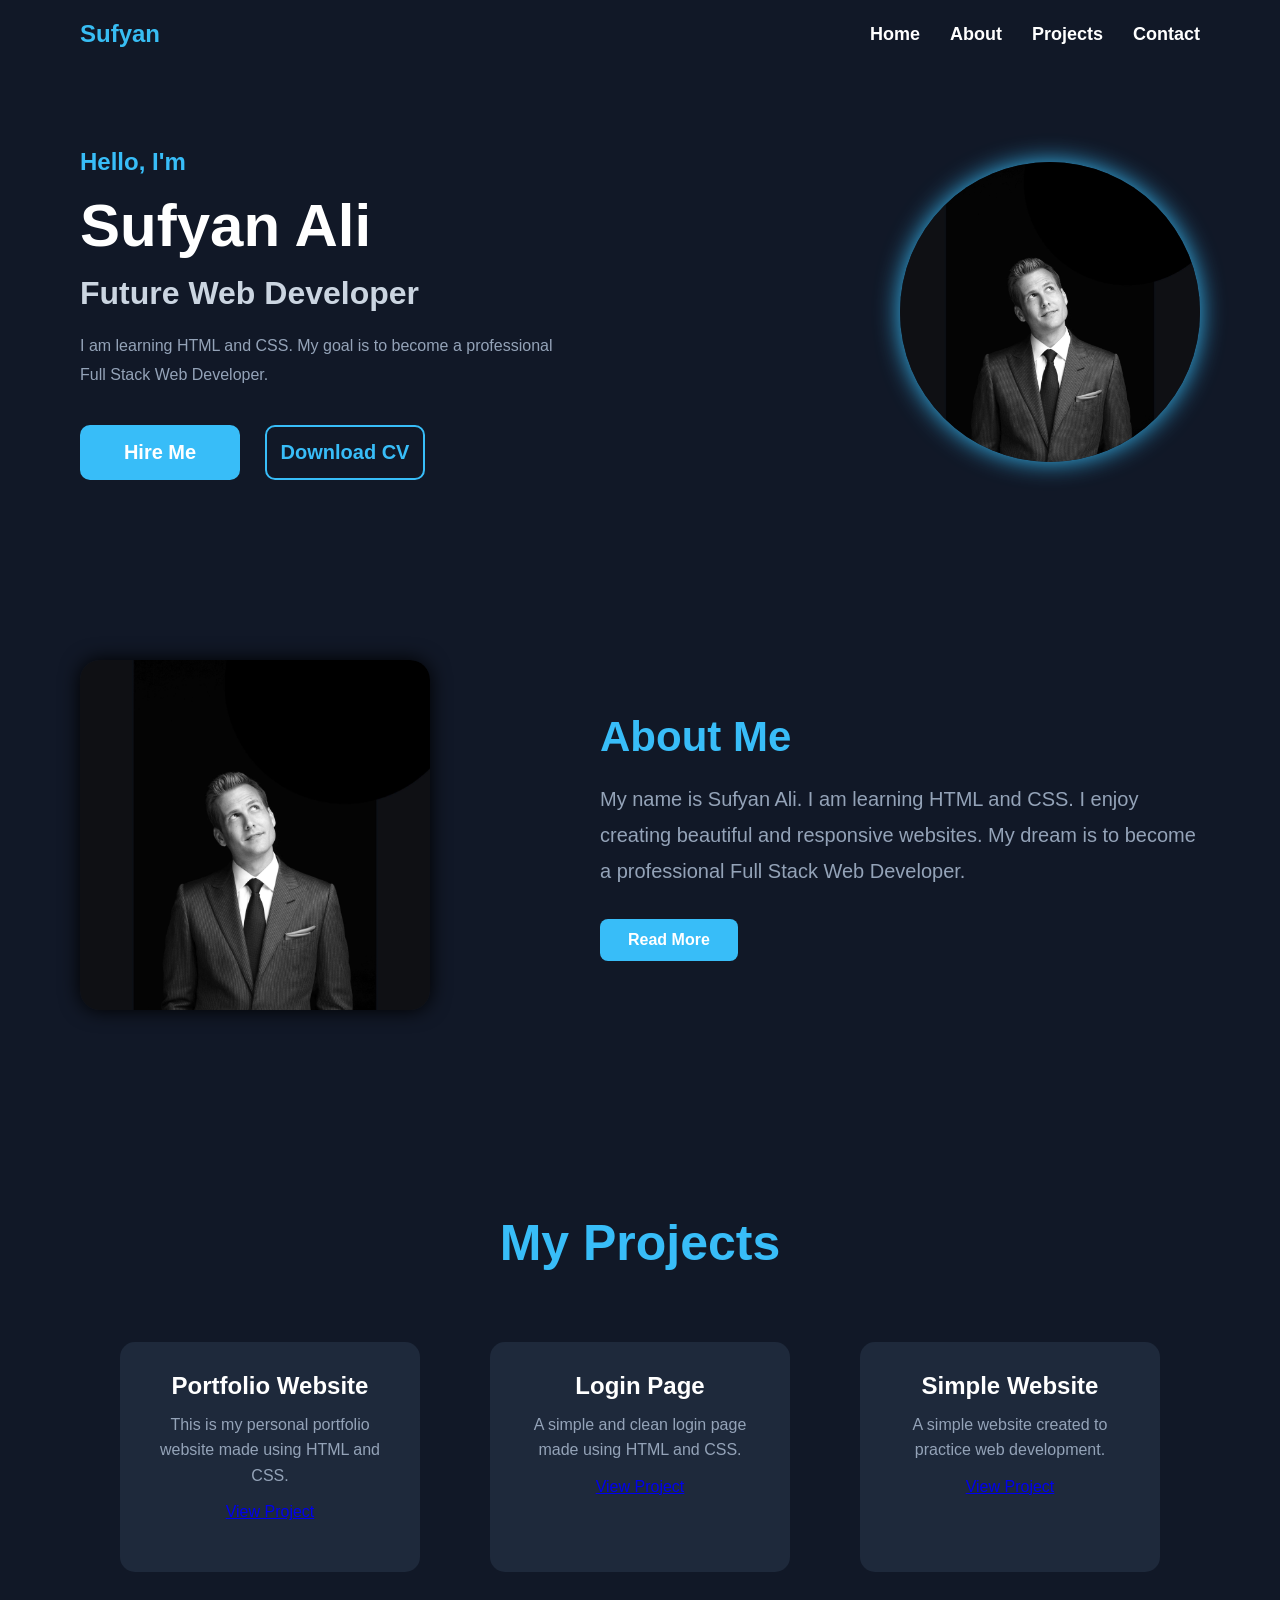
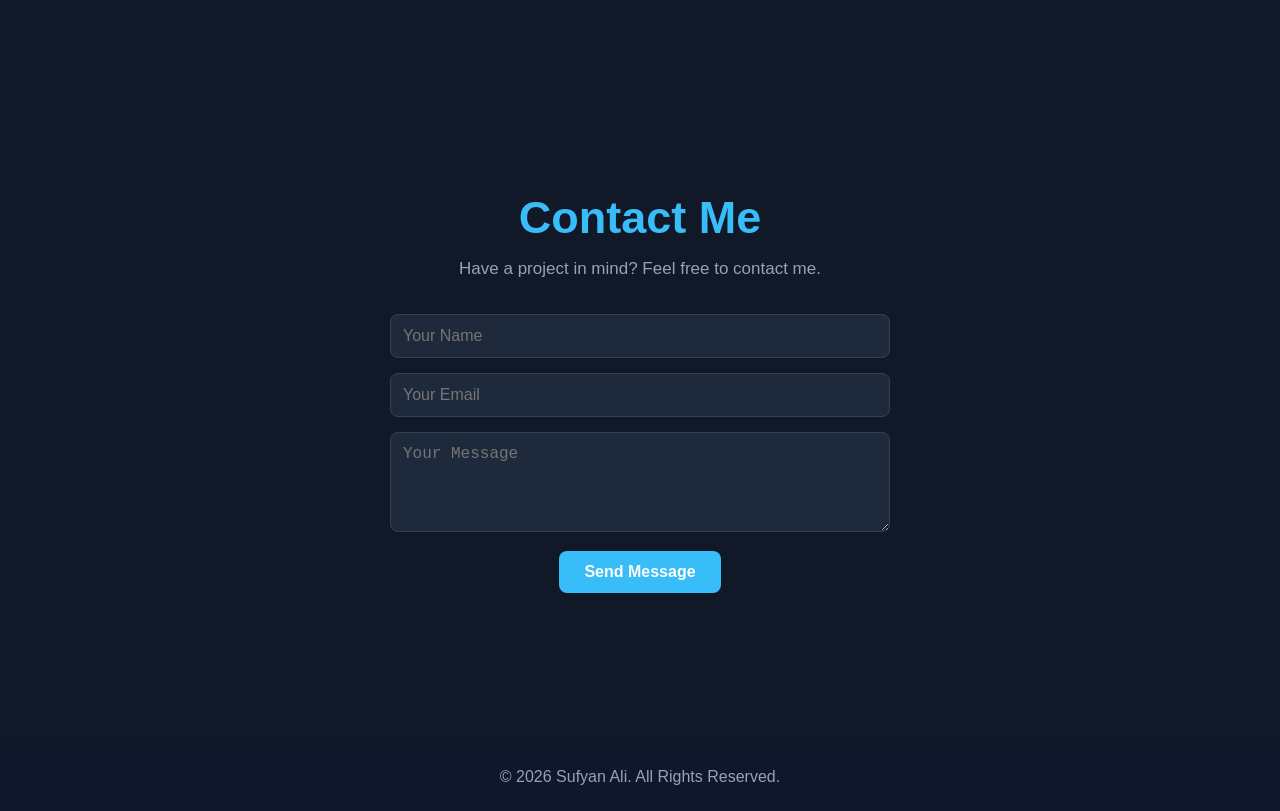
==== first-web.html @ 98ea44d5 "Done" ====
<!DOCTYPE html>
<html lang="en">
<head>
    <meta charset="UTF-8">
    <meta name="viewport" content="width=device-width, initial-scale=1.0">
    <title>Sufyan Portfolio</title>

    <link rel="stylesheet" href="style.css">
</head>

<body>

    <header>

        <nav>
            <h2 class="logo">Sufyan</h2>

            <ul>
                <li><a href="#home">Home</a></li>
                <li><a href="#about">About</a></li>
                <li><a href="#projects">Projects</a></li>
                <li><a href="#contact">Contact</a></li>
            </ul>
        </nav>

        <section class="hero" id="home">

            <div class="hero-text">

                <h4>Hello, I'm</h4>

                <h1>Sufyan Ali</h1>

                <h3>Future Web Developer</h3>

                <p>
                    I am learning HTML and CSS. My goal is to become a
                    professional Full Stack Web Developer.
                </p>

                <div class="hero-buttons">

                    <a href="#" class="btn">Hire Me</a>

                    <a href="#" class="btn-secondary">Download CV</a>

                </div>

            </div>

            <div class="hero-image">

                <img src="images1.jpg" alt="Sufyan Ali profile picture">

            </div>

        </section>

    </header>

    <main>

        <section class="about" id="about">

            <div class="about-image">

                <img src="images1.jpg" alt="Sufyan Ali">

            </div>

            <div class="about-text">

                <h2>About Me</h2>

                <p>
                    My name is Sufyan Ali. I am learning HTML and CSS.
                    I enjoy creating beautiful and responsive websites.
                    My dream is to become a professional Full Stack Web Developer.
                </p>

                <a href="#" class="about-btn">Read More</a>

            </div>

        </section>


        <section class="projects" id="projects">

            <h2>My Projects</h2>

            <div class="projects-container">

                <div class="project-card">

                    <h3>Portfolio Website</h3>

                    <p>
                        This is my personal portfolio website made using HTML and CSS.
                    </p>

                    <a href="#">View Project</a>

                </div>


                <div class="project-card">

                    <h3>Login Page</h3>

                    <p>
                        A simple and clean login page made using HTML and CSS.
                    </p>

                    <a href="#">View Project</a>

                </div>


                <div class="project-card">

                    <h3>Simple Website</h3>

                    <p>
                        A simple website created to practice web development.
                    </p>

                    <a href="#">View Project</a>

                </div>

            </div>

        </section>


        <section class="contact" id="contact">

            <h2>Contact Me</h2>

            <p>
                Have a project in mind? Feel free to contact me.
            </p>

            <form>

                <input
                    type="text"
                    id="name"
                    placeholder="Your Name"
                    required
                >

                <input
                    type="email"
                    id="email"
                    placeholder="Your Email"
                    required
                >

                <textarea
                    id="message"
                    placeholder="Your Message"
                    required
                ></textarea>

                <button type="submit">Send Message</button>

            </form>

        </section>

    </main>


    <footer>

        <p>© 2026 Sufyan Ali. All Rights Reserved.</p>

    </footer>

    <script src="script.js"></script>

</body>
</html>
---- style.css ----
*{
    margin: 0;
    padding: 0;
    box-sizing:border-box;
}

body{
    background-color: #111827;

    color: white;

    font-family: Arial, sans-serif;
}

nav{
    display: flex;

    justify-content: space-between;

    align-items: center;

    padding: 20px 80px;

}

.logo{

    font: size 32px;

    color: #38bdf3;

}

nav ul{
    display: flex;
    list-style: none;
}

nav ul li{
    margin-left: 30px;
}

nav ul li a{
    text-decoration: none;
    color: white;
    font-size: 18px;
    font-weight: bold;
    transition: 0.3s;
}

nav ul li a:hover{
    color: #38bdf8;
}

.hero{

    display: flex;
    justify-content: space-between;
    align-items: center;
    padding: 80px;
}

.hero-text{
    width: 50%;
}

.hero-text h4{

    font-size: 24px;
    color: #38bdf8;

}

.hero-text h1{

    font-size: 60px;
    margin: 15px 0;

}

.hero-text h3{

    font-size: 32px;
    color: #cbd5e1;

}

.hero-text p{

    margin-top: 20px;
    color: #94a3b8;
    line-height: 1.8;
    max-width: 500px;
}

.hero-buttons{
    display: flex;
    gap: 25px;
    margin-top: 35px;
}

.btn,
.btn-secondary{

    display: flex;
    justify-content: center;
    align-items: center;

    width: 160px;
    height: 55px;

    text-decoration: none;
    font-size: 20px;
    font-weight: bold;
    border-radius: 10px;
    transition: all 0.3s ease;
}

.btn{

    background-color: #38bdf8;
    color: white;
}

.btn:hover{

    background-color: #0ea5e9;
    transform: translateY(-3px);
}

.btn-secondary{

    border: 2px solid #38bdf8;
    color: #38bdf8;
    background: transparent;
}

.btn-secondary:hover{

    background-color: #38bdf8;
    color: white;
    transform: translateY(-3px);
}

.hero-image img{
    width: 300px;
    height: 300px;
    object-fit: cover;
    border-radius: 50%;
    box-shadow: 0 0 25px #38bdf8;
    transition: transform 0.3s ease;
}

.hero-image img:hover{

    transform: scale(1.05);
}

.about{

    display: flex;
    justify-content: space-between;
    align-items: center;
    padding: 100px 80px;
    gap: 80px;
}

.about-image img{

    width: 350px;
    height: 350px;
    object-fit: cover;
    border-radius: 20px;
    box-shadow: 0 0 20px black;
    transition: 0.3s;
}

.about-image img:hover{

    transform: scale(1.05);
}

.about-text{

    max-width: 600px;
}

.about-text h2{

    font-size: 42px;
    color: #38bdf8;
    margin-bottom: 20px;
}

.about-text p{

    font-size: 20px;
    color: #94a3b8;
    line-height: 1.8;
}

.about-btn{

    display: inline-block;
    margin-top: 30px;
    background-color: #38bdf8;
    color: white;
    text-decoration: none;
    padding: 12px 28px;
    border-radius: 8px;
    font-weight: bold;
    transition: all 0.3s ease;
}

.about-btn :hover{

    background-color: #0ea5e9;
    transform: translateY(-3px);
}

.projects{

    padding: 100px 80px;
    text-align:center;

}

.projects h2{

    font-size: 50px;
    color:#38bdf8;
    text-align:center;
    margin-bottom: 50px;

}

.projects-container{

    display: flex;
    justify-content:center;
    gap: 30px;

}

.project-card {
    background-color: #1e293b;
    padding: 30px;
    margin: 20px;
    border-radius: 15px;
    width: 300px;
    min-height: 230px;
}

.projects-card a{

    display:inline-block;
    margin-top: 15px;
    padding: 10px 20px;
    background-color: #38bdf8;
    color: white;
    text-decoration: none;
    border-radius: 8px;
    font-weight: bold;
}

.project-card a:hover{

    background-color: #0ea5e9;
    transform:translateY(-3px);
}

.project-card{

    transition: transform 0.3s ease;
}

.project-card:hover{

    transform: translateY(-8px);
}

.project-card h3{

     color: white;
    font-size: 24px;
    margin-bottom: 12px;
}

.project-card p{

    color: #94a3b8;
    font-size: 16px;
    line-height: 1.6;
    margin-bottom: 15px;
}

.contact{

    padding: 100px 80px;
    text-align:center;
}

.contact h2{

    font-size: 45px;
    color: #38bdf8;
    margin-bottom: 15px;
}
.contact p{

    color: #94a3b8;
    font-size: 17px;
    margin-bottom: 35px;
}

.contact form{

    max-width: 500px;
    margin: 0 auto;
}

.contact input,
.contact textarea{

    width: 100%;
    padding: 12px;
    margin-bottom: 15px;
    background-color: #1e293b;
    color: white;
    border: 1px solid #334155;
    border-radius: 8px;
    font-size: 16px;
    box-sizing: border-box;
}

.contact textarea{
    height: 100px;
    resize: vertical;
}

.contact button {
    padding: 12px 25px;
    background-color: #38bdf8;
    color: white;
    border: none;
    border-radius: 8px;
    font-size: 16px;
    font-weight: bold;
    cursor: pointer;
    transition: 0.3s ease;
}

.contact button:hover {
    background-color: #0ea5e9;
    transform: translateY(-3px);
}

footer{

    padding: 25px;
    text-align: center;
    background-color: #0f172a;
    color: #94a3b8;
    margin-top: 50px;
}

@media (max-width: 768px) {

    nav{

        padding: 20px;

    }

    .hero{

        flex-direction: column;
        text-align: center;
        padding: 60px 20px;
    
}

.projects-container{

    flex-direction: column;
    align-items: center;
}

.project-card{

    width: 100%;
    max-width: 400px;
}

nav ul{

    gap: 15px;

}

nav{

    padding: 20px;

}

.hero-buttons{

    justify-content: center;
    flex-wrap: wrap;
}

.her-image img{

    width: 300px;
    height: 300px;
}    

}
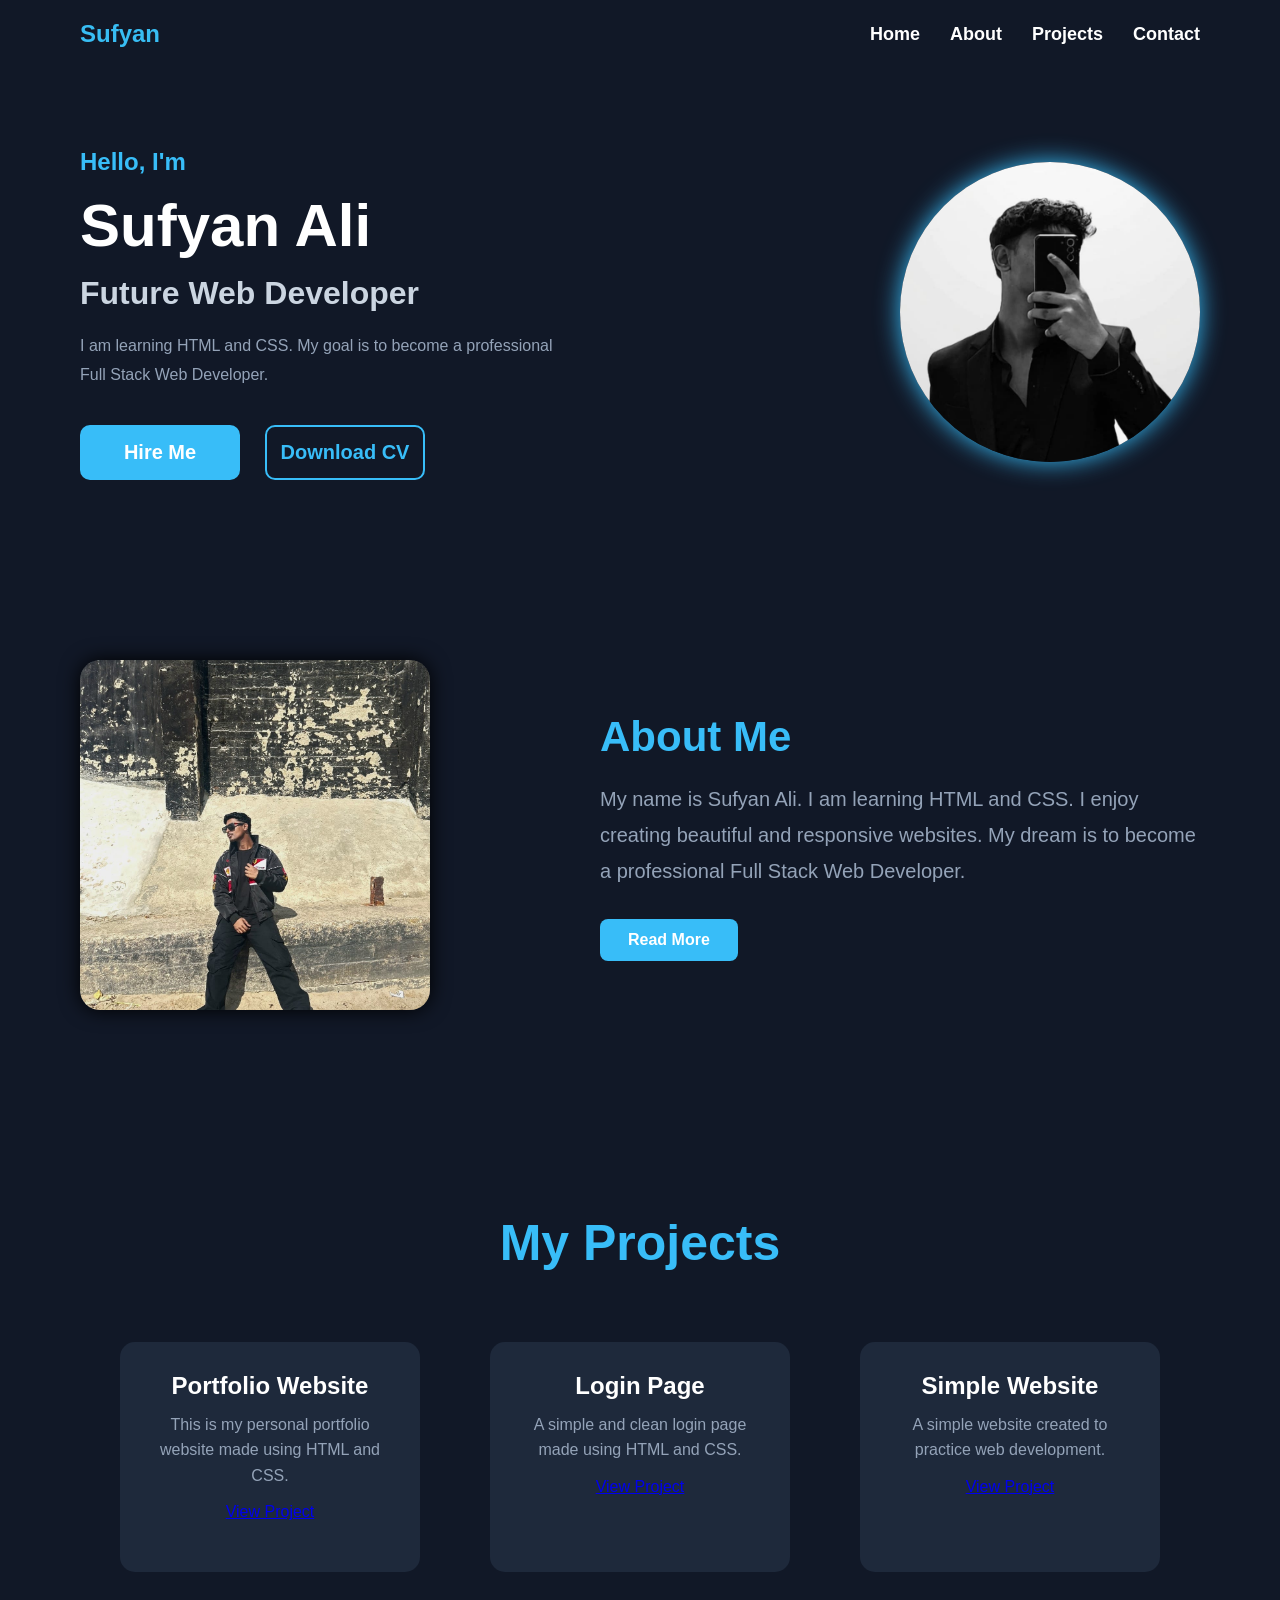
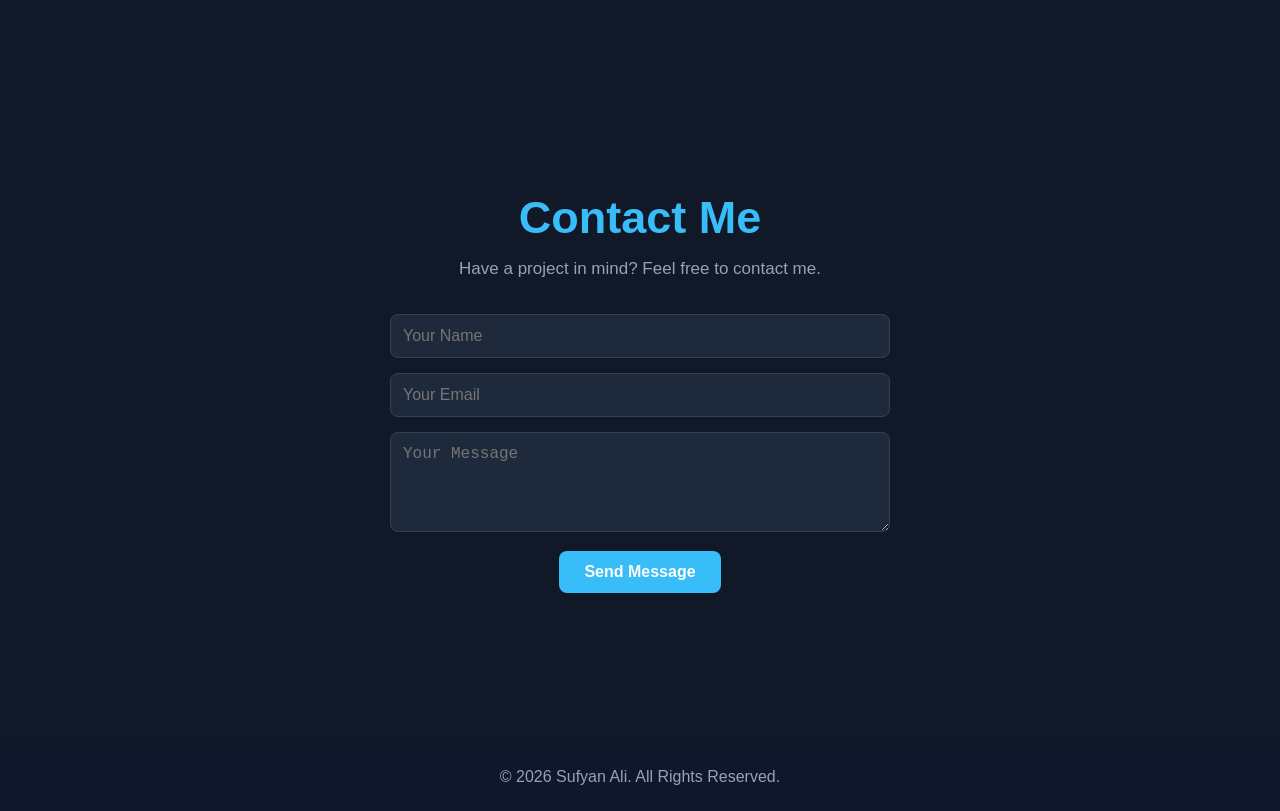
==== commit 2595a540: "my" ====
--- a/first-web.html
+++ b/first-web.html
@@ -50,7 +50,7 @@
 
             <div class="hero-image">
 
-                <img src="images1.jpg" alt="Sufyan Ali profile picture">
+                <img src="sufi.jpeg" alt="Sufyan Ali profile picture">
 
             </div>
 
@@ -64,7 +64,7 @@
 
             <div class="about-image">
 
-                <img src="images1.jpg" alt="Sufyan Ali">
+                <img src="sufi's pic.jpeg" alt="Sufyan Ali">
 
             </div>
 
